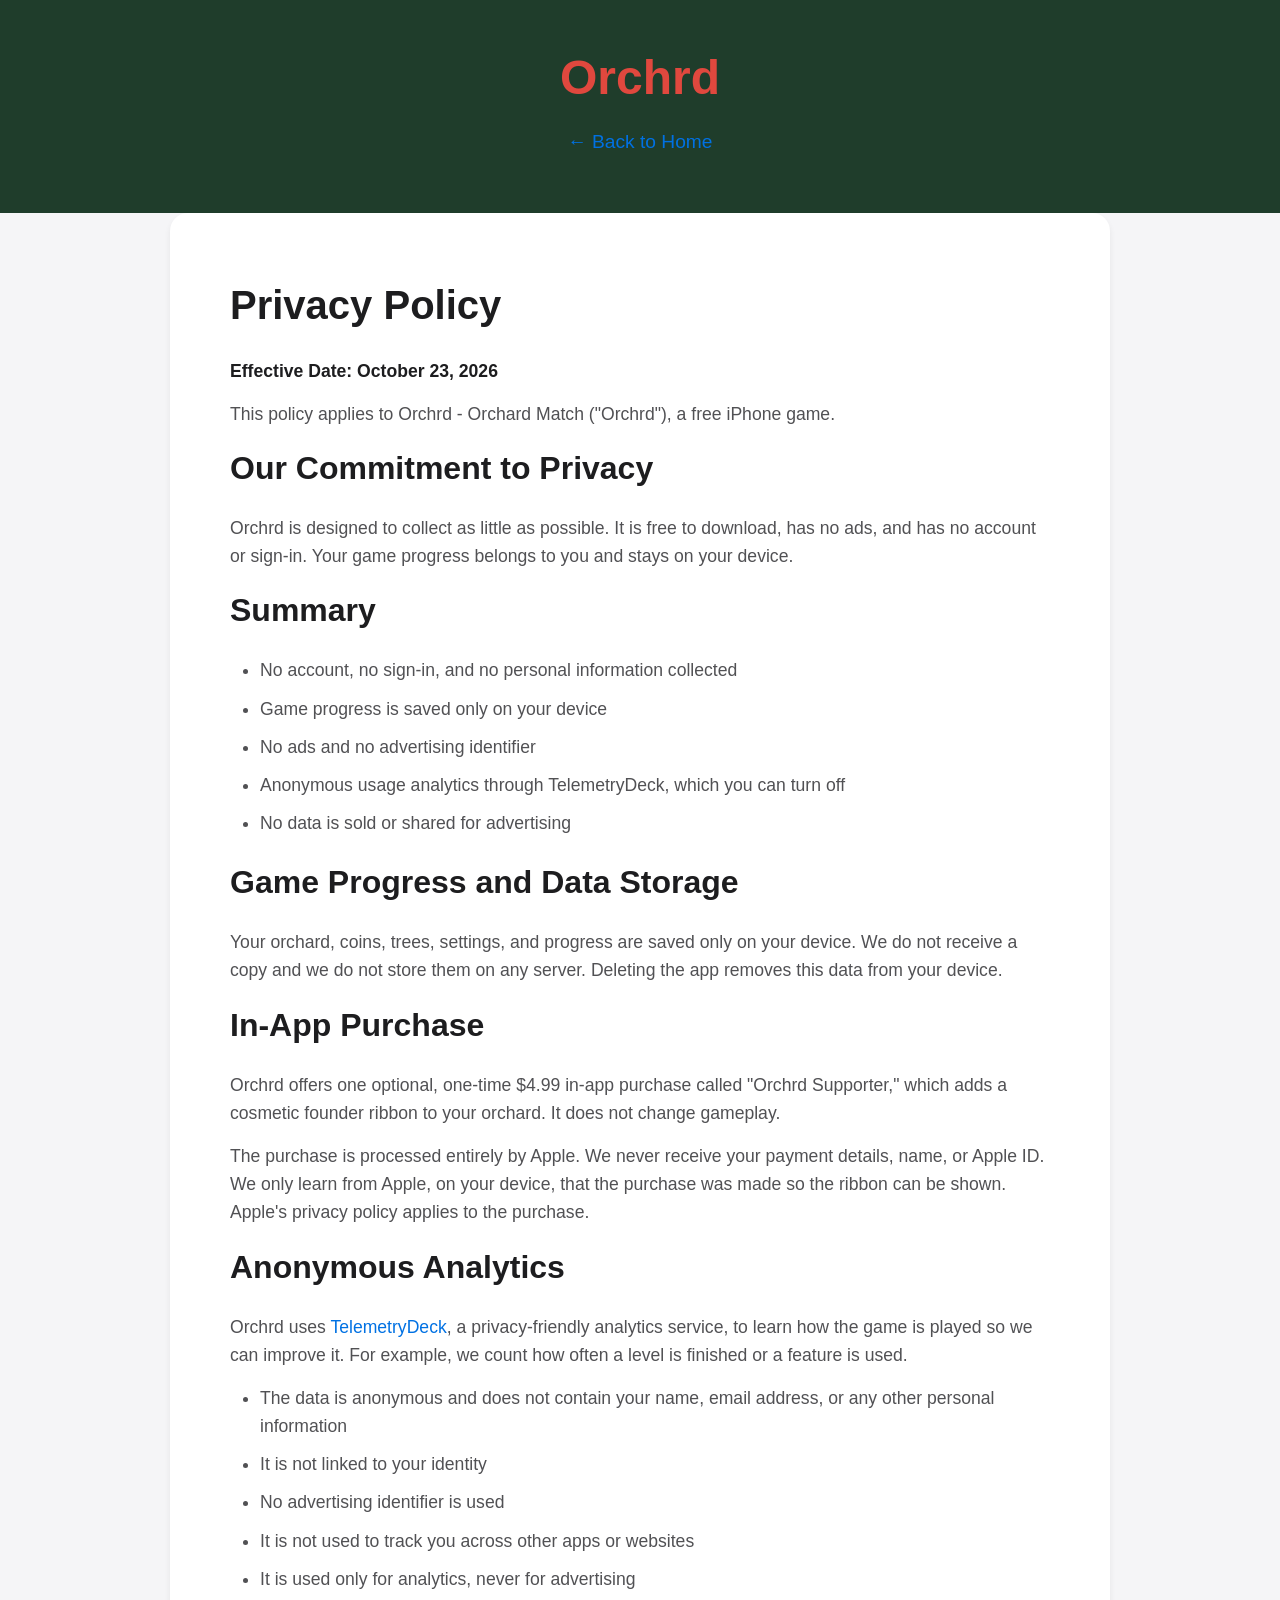
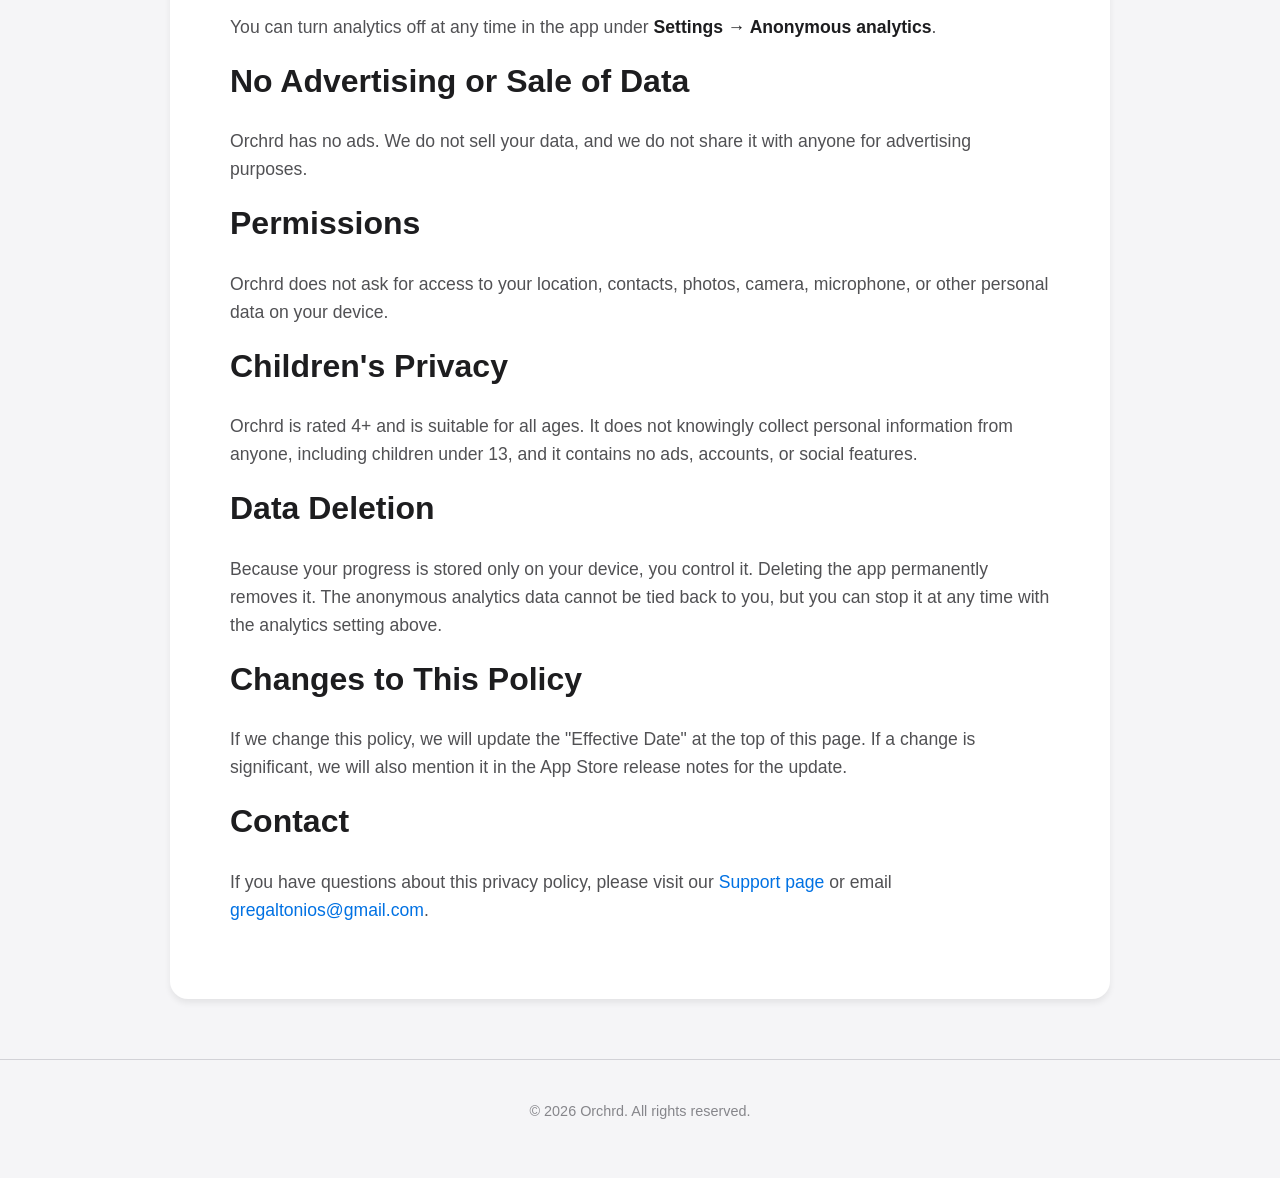
==== privacy.html @ d8440161 "Add Orchrd privacy policy and support pages" ====
<!DOCTYPE html>
<html lang="en">
<head>
    <meta charset="UTF-8">
    <meta name="viewport" content="width=device-width, initial-scale=1.0">
    <title>Privacy Policy - Orchrd</title>
    <link rel="stylesheet" href="styles.css">
</head>
<body>
    <header>
        <div class="container">
            <h1>Orchrd</h1>
            <p class="tagline"><a href="index.html">← Back to Home</a></p>
        </div>
    </header>
    <main class="container">
        <section class="content">
            <h1>Privacy Policy</h1>
            <p><strong>Effective Date: October 23, 2026</strong></p>
            <p>This policy applies to Orchrd - Orchard Match (&quot;Orchrd&quot;), a free iPhone game.</p>
            <h2>Our Commitment to Privacy</h2>
            <p>Orchrd is designed to collect as little as possible. It is free to download, has no ads, and has no account or sign-in. Your game progress belongs to you and stays on your device.</p>
            <h2>Summary</h2>
            <ul>
                <li>No account, no sign-in, and no personal information collected</li>
                <li>Game progress is saved only on your device</li>
                <li>No ads and no advertising identifier</li>
                <li>Anonymous usage analytics through TelemetryDeck, which you can turn off</li>
                <li>No data is sold or shared for advertising</li>
            </ul>
            <h2>Game Progress and Data Storage</h2>
            <p>Your orchard, coins, trees, settings, and progress are saved only on your device. We do not receive a copy and we do not store them on any server. Deleting the app removes this data from your device.</p>
            <h2>In-App Purchase</h2>
            <p>Orchrd offers one optional, one-time $4.99 in-app purchase called &quot;Orchrd Supporter,&quot; which adds a cosmetic founder ribbon to your orchard. It does not change gameplay.</p>
            <p>The purchase is processed entirely by Apple. We never receive your payment details, name, or Apple ID. We only learn from Apple, on your device, that the purchase was made so the ribbon can be shown. Apple's privacy policy applies to the purchase.</p>
            <h2>Anonymous Analytics</h2>
            <p>Orchrd uses <a href="https://telemetrydeck.com">TelemetryDeck</a>, a privacy-friendly analytics service, to learn how the game is played so we can improve it. For example, we count how often a level is finished or a feature is used.</p>
            <ul>
                <li>The data is anonymous and does not contain your name, email address, or any other personal information</li>
                <li>It is not linked to your identity</li>
                <li>No advertising identifier is used</li>
                <li>It is not used to track you across other apps or websites</li>
                <li>It is used only for analytics, never for advertising</li>
            </ul>
            <p>You can turn analytics off at any time in the app under <strong>Settings &rarr; Anonymous analytics</strong>.</p>
            <h2>No Advertising or Sale of Data</h2>
            <p>Orchrd has no ads. We do not sell your data, and we do not share it with anyone for advertising purposes.</p>
            <h2>Permissions</h2>
            <p>Orchrd does not ask for access to your location, contacts, photos, camera, microphone, or other personal data on your device.</p>
            <h2>Children's Privacy</h2>
            <p>Orchrd is rated 4+ and is suitable for all ages. It does not knowingly collect personal information from anyone, including children under 13, and it contains no ads, accounts, or social features.</p>
            <h2>Data Deletion</h2>
            <p>Because your progress is stored only on your device, you control it. Deleting the app permanently removes it. The anonymous analytics data cannot be tied back to you, but you can stop it at any time with the analytics setting above.</p>
            <h2>Changes to This Policy</h2>
            <p>If we change this policy, we will update the &quot;Effective Date&quot; at the top of this page. If a change is significant, we will also mention it in the App Store release notes for the update.</p>
            <h2>Contact</h2>
            <p>If you have questions about this privacy policy, please visit our <a href="support.html">Support page</a> or email <a href="mailto:gregaltonios@gmail.com">gregaltonios@gmail.com</a>.</p>
        </section>
    </main>
    <footer>
        <div class="container">
            <p>&copy; 2026 Orchrd. All rights reserved.</p>
        </div>
    </footer>
</body>
</html>
---- styles.css ----
* {
    margin: 0;
    padding: 0;
    box-sizing: border-box;
}

body {
    font-family: -apple-system, BlinkMacSystemFont, 'Segoe UI', Roboto, Oxygen, Ubuntu, Cantarell, sans-serif;
    line-height: 1.6;
    color: #333;
    background-color: #f5f5f7;
}

.container {
    max-width: 980px;
    margin: 0 auto;
    padding: 0 20px;
}

header {
    background-color: #1f3d2b;
    color: #fff;
    padding: 40px 0;
    text-align: center;
}

header h1 {
    font-size: 3em;
    color: #e0483e;
    font-weight: 600;
    margin-bottom: 10px;
}

header .tagline {
    font-size: 1.2em;
    color: #a1a1a6;
}

header .tagline a {
    color: #0071e3;
    text-decoration: none;
}

header .tagline a:hover {
    text-decoration: underline;
}

main {
    padding: 60px 0;
}

section {
    margin-bottom: 60px;
}

h1 {
    font-size: 2.5em;
    font-weight: 600;
    margin-bottom: 20px;
    color: #1d1d1f;
}

h2 {
    font-size: 2em;
    font-weight: 600;
    margin-bottom: 20px;
    color: #1d1d1f;
}

h3 {
    font-size: 1.5em;
    font-weight: 600;
    margin-bottom: 15px;
    margin-top: 30px;
    color: #1d1d1f;
}

h4 {
    font-size: 1.2em;
    font-weight: 600;
    margin-bottom: 10px;
    margin-top: 20px;
    color: #1d1d1f;
}

p {
    margin-bottom: 15px;
    font-size: 1.1em;
    color: #515154;
}

ul {
    margin-bottom: 20px;
    margin-left: 30px;
}

li {
    margin-bottom: 10px;
    font-size: 1.1em;
    color: #515154;
}

a {
    color: #0071e3;
    text-decoration: none;
}

a:hover {
    text-decoration: underline;
}

.hero {
    text-align: center;
    padding: 40px 0;
}

.hero h2 {
    font-size: 3em;
    margin-bottom: 20px;
}

.hero p {
    font-size: 1.3em;
    max-width: 700px;
    margin: 0 auto;
}

.features {
    background-color: #fff;
    padding: 60px 40px;
    border-radius: 18px;
    box-shadow: 0 4px 6px rgba(0, 0, 0, 0.07);
}

.feature-grid {
    display: grid;
    grid-template-columns: repeat(auto-fit, minmax(280px, 1fr));
    gap: 40px;
    margin-top: 40px;
}

.feature {
    text-align: center;
}

.feature h3 {
    font-size: 1.5em;
    margin-bottom: 15px;
    margin-top: 0;
}

.feature p {
    font-size: 1em;
    color: #86868b;
}

.links {
    background-color: #fff;
    padding: 40px;
    border-radius: 18px;
    box-shadow: 0 4px 6px rgba(0, 0, 0, 0.07);
}

.links ul {
    list-style: none;
    margin-left: 0;
}

.links li {
    margin-bottom: 15px;
}

.links a {
    font-size: 1.2em;
    display: inline-block;
    padding: 10px 0;
}

.content {
    background-color: #fff;
    padding: 60px;
    border-radius: 18px;
    box-shadow: 0 4px 6px rgba(0, 0, 0, 0.07);
}

.content h1 {
    margin-top: 0;
}

.content strong {
    color: #1d1d1f;
}

footer {
    background-color: #f5f5f7;
    padding: 40px 0;
    text-align: center;
    border-top: 1px solid #d2d2d7;
}

footer p {
    color: #86868b;
    font-size: 0.9em;
}

@media (max-width: 768px) {
    header h1 {
        font-size: 2em;
    }

    header .tagline {
        font-size: 1em;
    }

    .hero h2 {
        font-size: 2em;
    }

    .hero p {
        font-size: 1.1em;
    }

    .features,
    .links,
    .content {
        padding: 30px 20px;
    }

    .feature-grid {
        grid-template-columns: 1fr;
        gap: 30px;
    }

    h1 {
        font-size: 2em;
    }

    h2 {
        font-size: 1.7em;
    }

    h3 {
        font-size: 1.3em;
    }
}
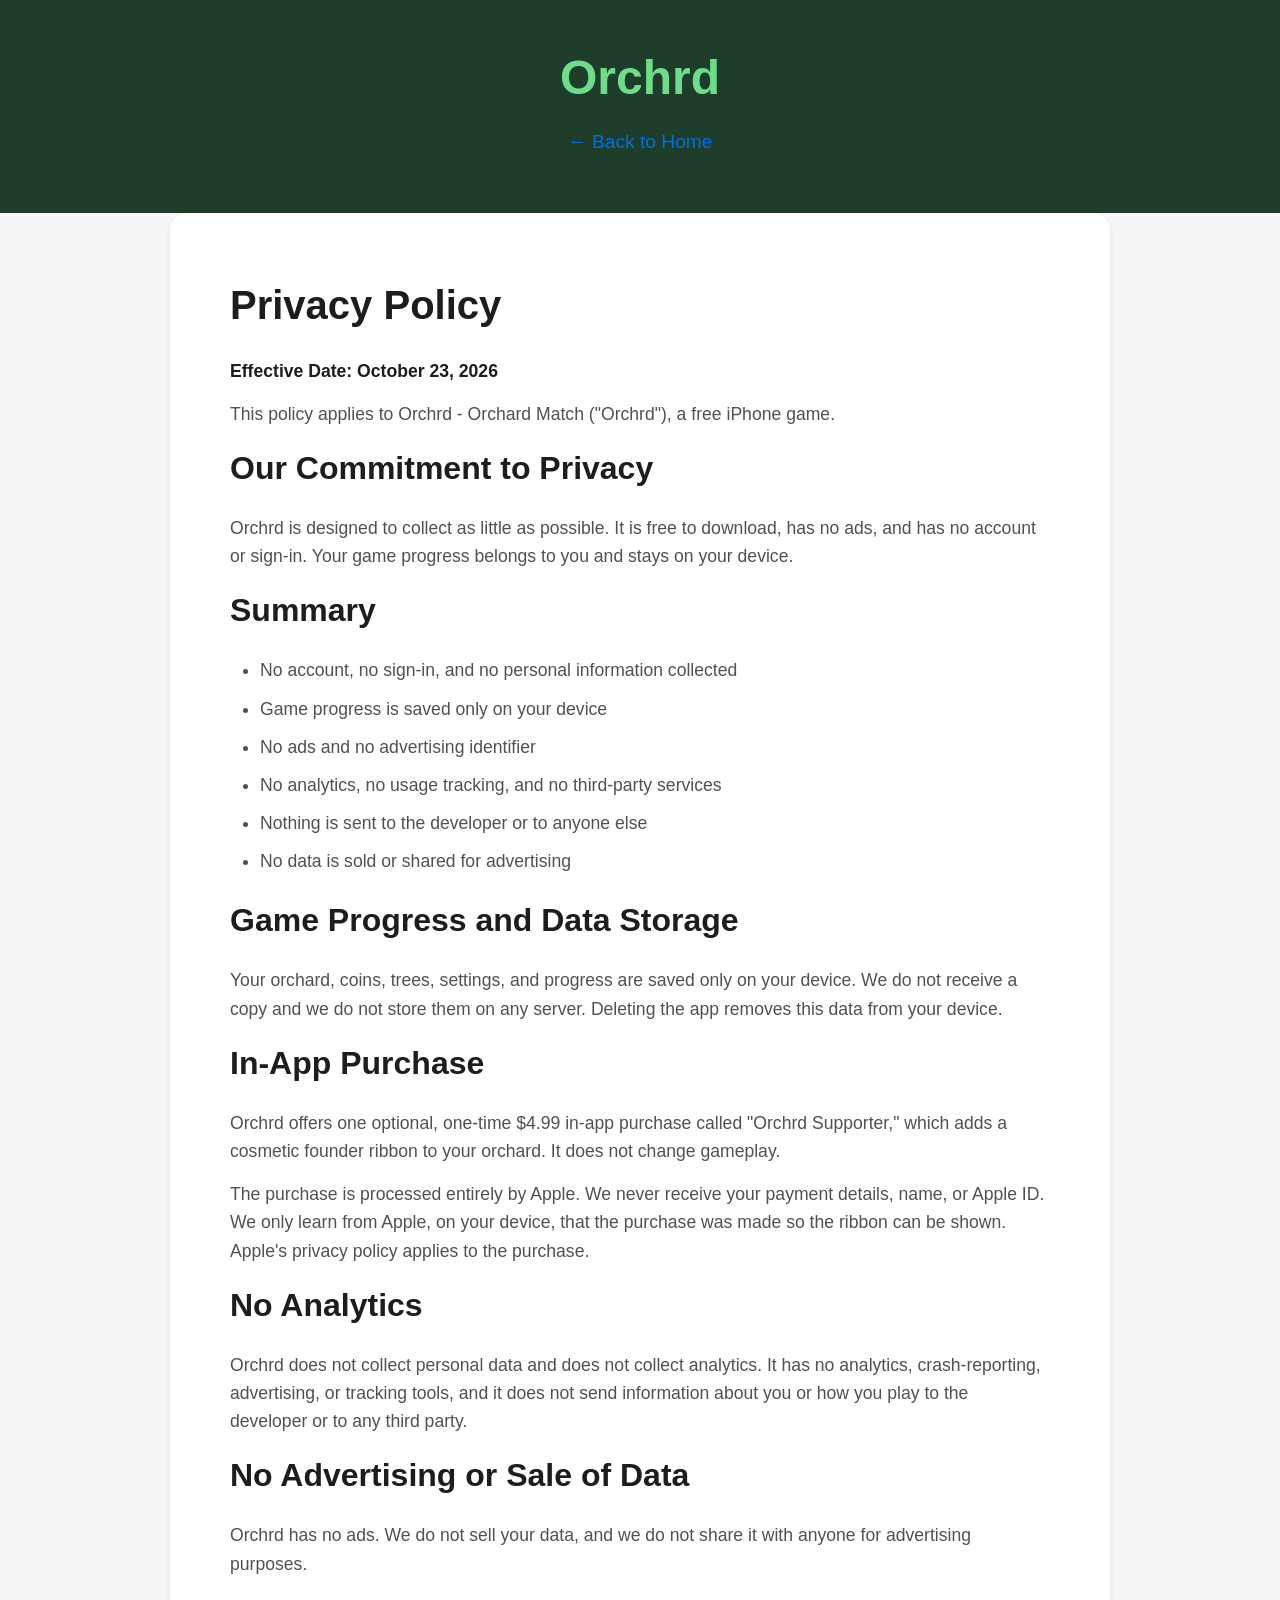
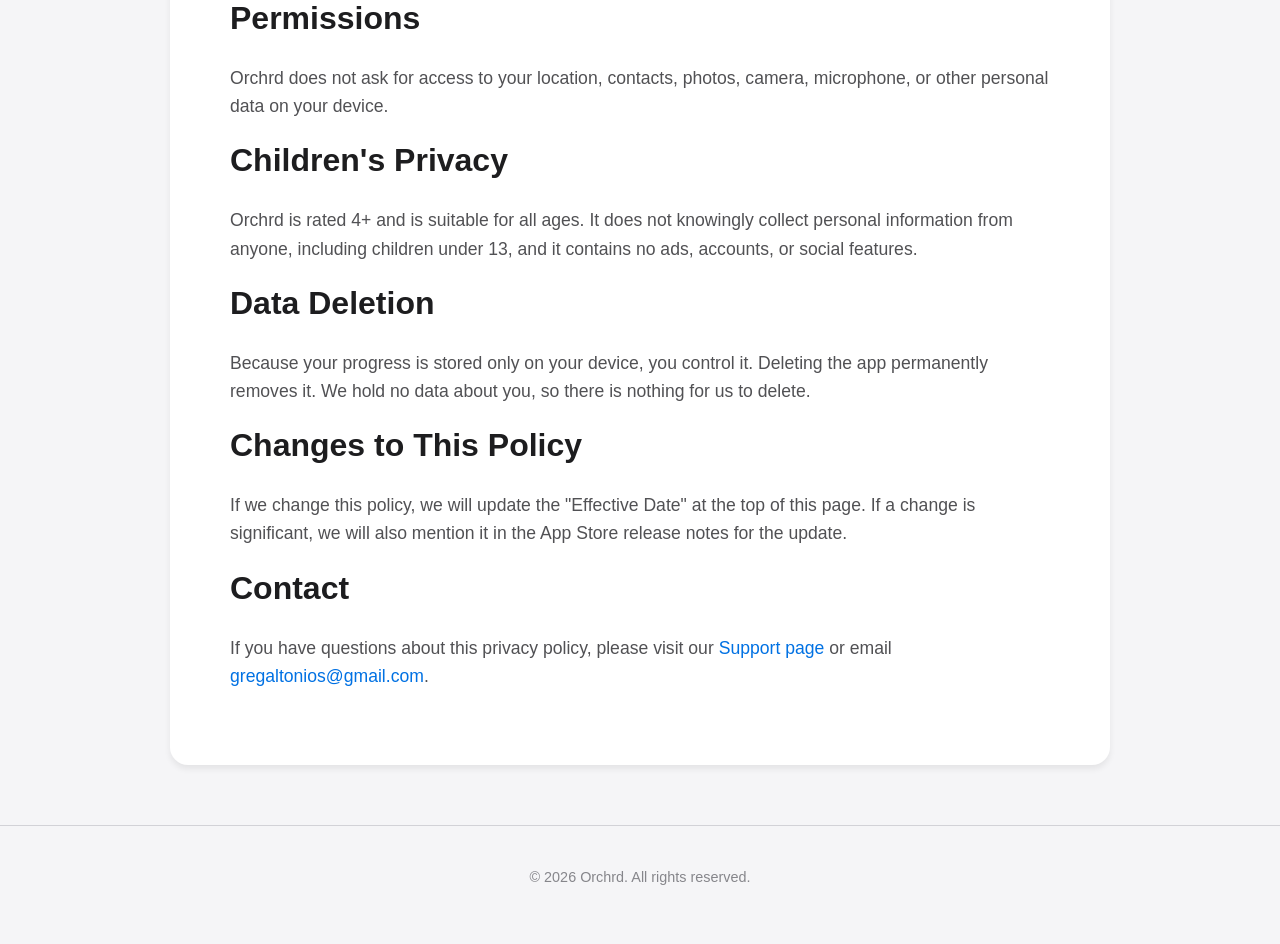
==== commit f249c265: "Privacy: Orchrd collects no personal data and no analytics" ====
--- a/privacy.html
+++ b/privacy.html
@@ -25,7 +25,8 @@
                 <li>No account, no sign-in, and no personal information collected</li>
                 <li>Game progress is saved only on your device</li>
                 <li>No ads and no advertising identifier</li>
-                <li>Anonymous usage analytics through TelemetryDeck, which you can turn off</li>
+                <li>No analytics, no usage tracking, and no third-party services</li>
+                <li>Nothing is sent to the developer or to anyone else</li>
                 <li>No data is sold or shared for advertising</li>
             </ul>
             <h2>Game Progress and Data Storage</h2>
@@ -33,16 +34,8 @@
             <h2>In-App Purchase</h2>
             <p>Orchrd offers one optional, one-time $4.99 in-app purchase called &quot;Orchrd Supporter,&quot; which adds a cosmetic founder ribbon to your orchard. It does not change gameplay.</p>
             <p>The purchase is processed entirely by Apple. We never receive your payment details, name, or Apple ID. We only learn from Apple, on your device, that the purchase was made so the ribbon can be shown. Apple's privacy policy applies to the purchase.</p>
-            <h2>Anonymous Analytics</h2>
-            <p>Orchrd uses <a href="https://telemetrydeck.com">TelemetryDeck</a>, a privacy-friendly analytics service, to learn how the game is played so we can improve it. For example, we count how often a level is finished or a feature is used.</p>
-            <ul>
-                <li>The data is anonymous and does not contain your name, email address, or any other personal information</li>
-                <li>It is not linked to your identity</li>
-                <li>No advertising identifier is used</li>
-                <li>It is not used to track you across other apps or websites</li>
-                <li>It is used only for analytics, never for advertising</li>
-            </ul>
-            <p>You can turn analytics off at any time in the app under <strong>Settings &rarr; Anonymous analytics</strong>.</p>
+            <h2>No Analytics</h2>
+            <p>Orchrd does not collect personal data and does not collect analytics. It has no analytics, crash-reporting, advertising, or tracking tools, and it does not send information about you or how you play to the developer or to any third party.</p>
             <h2>No Advertising or Sale of Data</h2>
             <p>Orchrd has no ads. We do not sell your data, and we do not share it with anyone for advertising purposes.</p>
             <h2>Permissions</h2>
@@ -50,7 +43,7 @@
             <h2>Children's Privacy</h2>
             <p>Orchrd is rated 4+ and is suitable for all ages. It does not knowingly collect personal information from anyone, including children under 13, and it contains no ads, accounts, or social features.</p>
             <h2>Data Deletion</h2>
-            <p>Because your progress is stored only on your device, you control it. Deleting the app permanently removes it. The anonymous analytics data cannot be tied back to you, but you can stop it at any time with the analytics setting above.</p>
+            <p>Because your progress is stored only on your device, you control it. Deleting the app permanently removes it. We hold no data about you, so there is nothing for us to delete.</p>
             <h2>Changes to This Policy</h2>
             <p>If we change this policy, we will update the &quot;Effective Date&quot; at the top of this page. If a change is significant, we will also mention it in the App Store release notes for the update.</p>
             <h2>Contact</h2>
--- a/styles.css
+++ b/styles.css
@@ -26,7 +26,7 @@
 
 header h1 {
     font-size: 3em;
-    color: #e0483e;
+    color: #6fdc8c;
     font-weight: 600;
     margin-bottom: 10px;
 }
